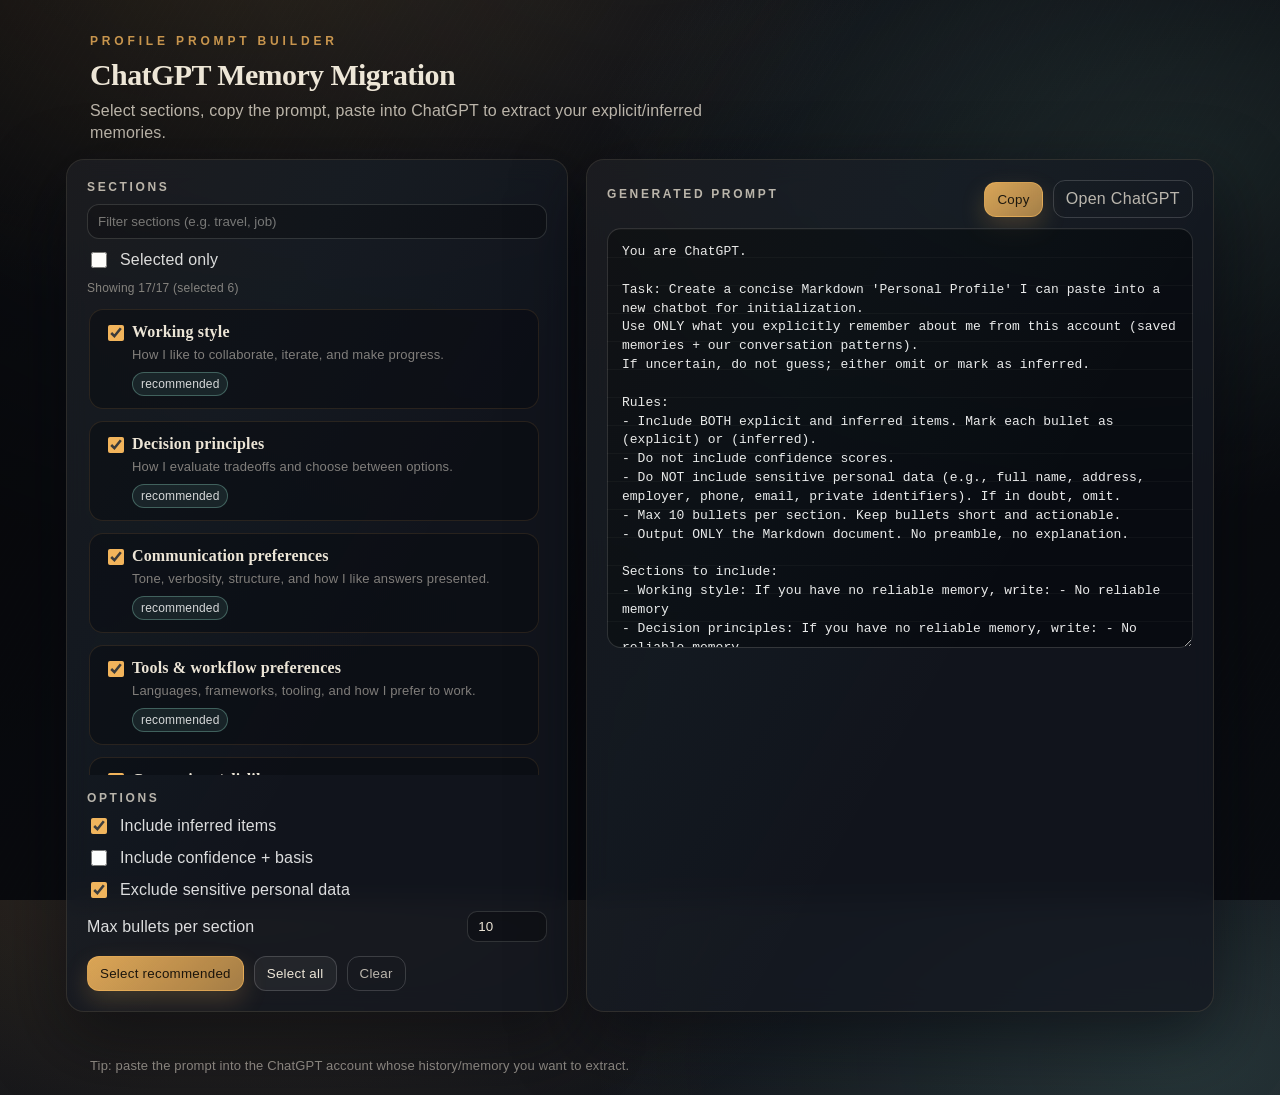
==== static/index.html @ a20a5c90 "Change /src to /static for better naming" ====
<!doctype html>
<html lang="en">
    <head>
        <meta charset="UTF-8" />
        <meta name="viewport" content="width=device-width, initial-scale=1.0" />
        <title>ChatGPT Memory Migration</title>
        <link rel="stylesheet" href="./styles.css" />
    </head>
    <body>
        <header class="header">
            <div class="header-inner">
                <div class="eyebrow">Profile Prompt Builder</div>
                <h1>ChatGPT Memory Migration</h1>
                <p class="subtitle">
                    Select sections, copy the prompt, paste into ChatGPT to
                    extract your explicit/inferred memories.
                </p>
            </div>
        </header>

        <main class="main">
            <section class="panel">
                <h2>Sections</h2>
                <div class="sections-toolbar" aria-label="Section filters">
                    <label class="sections-filter">
                        <span class="sr-only">Filter sections</span>
                        <input
                            id="sectionFilter"
                            type="search"
                            placeholder="Filter sections (e.g. travel, job)"
                            autocomplete="off"
                        />
                    </label>
                    <label class="sections-toggle">
                        <input id="showSelectedOnly" type="checkbox" />
                        Selected only
                    </label>
                    <div
                        id="sectionCount"
                        class="sections-count"
                        aria-live="polite"
                    ></div>
                </div>
                <div
                    id="sections"
                    class="sections"
                    aria-label="Profile sections"
                ></div>

                <h2>Options</h2>
                <form id="options" class="options" aria-label="Prompt options">
                    <label class="option">
                        <input id="includeInferred" type="checkbox" />
                        Include inferred items
                    </label>
                    <label class="option">
                        <input id="includeConfidence" type="checkbox" />
                        Include confidence + basis
                    </label>
                    <label class="option">
                        <input id="excludeSensitive" type="checkbox" />
                        Exclude sensitive personal data
                    </label>

                    <label class="option inline">
                        Max bullets per section
                        <input
                            id="maxItems"
                            type="number"
                            min="1"
                            max="25"
                            step="1"
                        />
                    </label>
                </form>

                <div class="actions">
                    <button
                        id="selectRecommended"
                        type="button"
                        class="btn primary"
                    >
                        Select recommended
                    </button>
                    <button id="selectAll" type="button" class="btn">
                        Select all
                    </button>
                    <button id="clearAll" type="button" class="btn ghost">
                        Clear
                    </button>
                </div>
            </section>

            <section class="panel">
                <div class="prompt-header">
                    <h2>Generated prompt</h2>
                    <div class="prompt-actions">
                        <button
                            id="copyPrompt"
                            type="button"
                            class="btn primary"
                        >
                            Copy
                        </button>
                        <a
                            class="link btn ghost"
                            href="https://chatgpt.com/"
                            target="_blank"
                            rel="noreferrer"
                            >Open ChatGPT</a
                        >
                    </div>
                </div>
                <textarea
                    id="prompt"
                    class="prompt"
                    readonly
                    spellcheck="false"
                    aria-label="Generated prompt"
                ></textarea>
                <div id="status" class="status" aria-live="polite"></div>
            </section>
        </main>

        <footer class="footer">
            <div class="footer-inner">
                Tip: paste the prompt into the ChatGPT account whose
                history/memory you want to extract.
            </div>
        </footer>

        <script src="./app.js"></script>
    </body>
</html>
---- static/styles.css ----
:root {
  --bg0: #0f1116;
  --bg1: #171c26;
  --panel: rgba(20, 24, 33, 0.78);
  --panel-border: rgba(244, 210, 147, 0.12);
  --text: rgba(246, 238, 223, 0.96);
  --muted: rgba(246, 238, 223, 0.74);
  --faint: rgba(246, 238, 223, 0.5);
  --accent: #f2b45b;
  --accent-2: #8ed6c3;
  --danger: #ff7d88;
  --ring: rgba(242, 180, 91, 0.45);
  --shadow: 0 26px 70px rgba(5, 8, 12, 0.55);
  --font-display: "Iowan Old Style", "Palatino Linotype", "Book Antiqua", Palatino, serif;
  --font-body: "Optima", "Candara", "Segoe UI", sans-serif;
  --font-mono: "SF Mono", "Menlo", "Consolas", "Liberation Mono", monospace;
}

* {
  box-sizing: border-box;
}

html,
body {
  height: 100%;
}

body {
  margin: 0;
  color: var(--text);
  background:
    radial-gradient(1100px 680px at 18% -10%, rgba(242, 180, 91, 0.16), transparent 60%),
    radial-gradient(900px 520px at 92% 18%, rgba(142, 214, 195, 0.16), transparent 65%),
    linear-gradient(160deg, var(--bg0), var(--bg1));
  font-family: var(--font-body);
  letter-spacing: 0.01em;
  position: relative;
  overflow-x: hidden;
}

body::before {
  content: "";
  position: fixed;
  inset: 0;
  background:
    repeating-linear-gradient(
      120deg,
      rgba(255, 255, 255, 0.03),
      rgba(255, 255, 255, 0.03) 1px,
      transparent 1px,
      transparent 7px
    );
  opacity: 0.35;
  pointer-events: none;
  mix-blend-mode: soft-light;
  z-index: 0;
}

body::after {
  content: "";
  position: fixed;
  inset: 0;
  background: radial-gradient(1200px 720px at 50% -10%, rgba(0, 0, 0, 0.0), rgba(0, 0, 0, 0.55));
  pointer-events: none;
  z-index: 0;
}

.header {
  padding: 34px 16px 16px;
  position: relative;
  z-index: 1;
}

.header-inner,
.footer-inner {
  max-width: 1100px;
  margin: 0 auto;
}

h1 {
  margin: 0;
  letter-spacing: -0.02em;
  font-size: 30px;
  font-weight: 700;
  font-family: var(--font-display);
}

.eyebrow {
  font-size: 12px;
  letter-spacing: 0.32em;
  text-transform: uppercase;
  color: rgba(242, 180, 91, 0.8);
  margin-bottom: 10px;
  font-weight: 600;
}

.subtitle {
  margin: 8px 0 0;
  color: var(--muted);
  line-height: 1.35;
  max-width: 640px;
}

.main {
  max-width: 1180px;
  margin: 0 auto;
  padding: 0 16px 32px;
  display: grid;
  grid-template-columns: 1fr 1.25fr;
  gap: 18px;
  position: relative;
  z-index: 1;
}

.panel {
  background: var(--panel);
  border: 1px solid var(--panel-border);
  border-radius: 18px;
  box-shadow: var(--shadow);
  padding: 20px;
  backdrop-filter: blur(12px);
  position: relative;
  overflow: hidden;
  animation: panelIn 600ms ease both;
}

.panel::before {
  content: "";
  position: absolute;
  inset: 0;
  background: linear-gradient(
    120deg,
    rgba(242, 180, 91, 0.08),
    rgba(142, 214, 195, 0.06),
    transparent 60%
  );
  opacity: 0.5;
  pointer-events: none;
}

.panel:nth-of-type(2) {
  animation-delay: 120ms;
}

h2 {
  margin: 0 0 10px;
  font-size: 12px;
  font-weight: 700;
  color: var(--muted);
  text-transform: uppercase;
  letter-spacing: 0.22em;
}

.sections {
  display: grid;
  grid-template-columns: repeat(auto-fit, minmax(240px, 1fr));
  gap: 12px;
  margin-bottom: 16px;
  max-height: min(52vh, 560px);
  overflow: auto;
  padding: 2px 8px 2px 2px;
}

.sections-toolbar {
  display: grid;
  grid-template-columns: 1fr;
  gap: 10px;
  margin: 4px 0 12px;
}

.sections-filter input[type="search"] {
  width: 100%;
  padding: 9px 10px;
  border-radius: 12px;
  border: 1px solid rgba(255, 255, 255, 0.14);
  background: rgba(7, 9, 12, 0.4);
  color: var(--text);
}

.sections-filter input[type="search"]:focus {
  outline: 2px solid var(--ring);
  outline-offset: 2px;
}

.sections-toggle {
  display: inline-flex;
  gap: 10px;
  align-items: center;
  color: rgba(255, 255, 255, 0.86);
}

.sections-count {
  color: var(--faint);
  font-size: 12px;
  letter-spacing: 0.02em;
}

.sections-empty {
  grid-column: 1 / -1;
  padding: 14px;
  border-radius: 14px;
  border: 1px dashed rgba(255, 255, 255, 0.16);
  color: var(--faint);
  background: rgba(7, 9, 12, 0.35);
}

.sr-only {
  position: absolute;
  width: 1px;
  height: 1px;
  padding: 0;
  margin: -1px;
  overflow: hidden;
  clip: rect(0, 0, 0, 0);
  white-space: nowrap;
  border: 0;
}

.section {
  padding: 12px 14px;
  border-radius: 14px;
  border: 1px solid rgba(242, 180, 91, 0.12);
  background: rgba(9, 11, 16, 0.5);
  transition: transform 200ms ease, border-color 200ms ease, box-shadow 200ms ease;
  animation: rise 500ms ease both;
}

.section:hover {
  transform: translateY(-2px);
  border-color: rgba(242, 180, 91, 0.35);
  box-shadow: 0 18px 30px rgba(8, 10, 14, 0.35);
}

.section label {
  display: grid;
  grid-template-columns: 18px 1fr;
  gap: 10px;
  align-items: start;
}

.section-title {
  font-weight: 650;
  line-height: 1.2;
  font-family: var(--font-display);
}

.section-desc {
  margin-top: 6px;
  color: var(--faint);
  font-size: 13px;
  line-height: 1.3;
}

.section-meta {
  margin-top: 8px;
  display: flex;
  gap: 8px;
  flex-wrap: wrap;
}

.pill {
  font-size: 12px;
  color: rgba(255, 255, 255, 0.82);
  border: 1px solid rgba(255, 255, 255, 0.12);
  background: rgba(255, 255, 255, 0.04);
  padding: 4px 8px;
  border-radius: 999px;
}

.pill.accent {
  border-color: rgba(142, 214, 195, 0.35);
  background: rgba(142, 214, 195, 0.1);
}

.pill.warn {
  border-color: rgba(255, 125, 136, 0.35);
  background: rgba(255, 125, 136, 0.1);
}

.options {
  display: grid;
  gap: 10px;
  margin-bottom: 14px;
}

.option {
  display: flex;
  gap: 10px;
  align-items: center;
  color: rgba(255, 255, 255, 0.86);
}

.option.inline {
  justify-content: space-between;
}

input[type="checkbox"] {
  width: 16px;
  height: 16px;
  accent-color: var(--accent);
}

input[type="number"] {
  width: 80px;
  padding: 7px 10px;
  border-radius: 10px;
  border: 1px solid rgba(255, 255, 255, 0.14);
  background: rgba(7, 9, 12, 0.4);
  color: var(--text);
}

input[type="number"]:focus {
  outline: 2px solid var(--ring);
  outline-offset: 2px;
}

.actions {
  display: flex;
  gap: 10px;
  flex-wrap: wrap;
}

.btn {
  border: 1px solid rgba(255, 255, 255, 0.16);
  background: rgba(255, 255, 255, 0.05);
  color: var(--text);
  padding: 9px 12px;
  border-radius: 12px;
  cursor: pointer;
  font-family: var(--font-body);
  letter-spacing: 0.02em;
  transition: transform 160ms ease, border-color 160ms ease, background 160ms ease;
}

.btn:hover {
  border-color: rgba(255, 255, 255, 0.26);
  background: rgba(255, 255, 255, 0.1);
  transform: translateY(-1px);
}

.btn.primary {
  background: linear-gradient(140deg, rgba(242, 180, 91, 0.9), rgba(242, 180, 91, 0.65));
  border-color: rgba(242, 180, 91, 0.6);
  color: #1a140b;
  box-shadow: 0 10px 24px rgba(242, 180, 91, 0.2);
}

.btn.primary:hover {
  background: linear-gradient(140deg, rgba(242, 180, 91, 1), rgba(242, 180, 91, 0.75));
}

.btn.ghost {
  background: transparent;
  color: var(--muted);
}

.prompt-header {
  display: flex;
  align-items: center;
  justify-content: space-between;
  gap: 10px;
  margin-bottom: 10px;
}

.prompt-actions {
  display: flex;
  gap: 10px;
  align-items: center;
}

.link {
  color: rgba(255, 255, 255, 0.82);
  text-decoration: none;
}

.prompt {
  width: 100%;
  min-height: 420px;
  resize: vertical;
  border-radius: 14px;
  border: 1px solid rgba(255, 255, 255, 0.14);
  background:
    repeating-linear-gradient(
      to bottom,
      rgba(255, 255, 255, 0.03),
      rgba(255, 255, 255, 0.03) 1px,
      transparent 1px,
      transparent 28px
    ),
    rgba(7, 9, 12, 0.68);
  color: rgba(255, 255, 255, 0.92);
  padding: 14px;
  line-height: 1.45;
  font-family: var(--font-mono);
  font-size: 13px;
}

.prompt:focus {
  outline: 2px solid var(--ring);
  outline-offset: 2px;
}

.status {
  margin-top: 10px;
  min-height: 18px;
  color: var(--muted);
  font-size: 13px;
}

.footer {
  padding: 14px 16px 22px;
  color: var(--faint);
  font-size: 13px;
  position: relative;
  z-index: 1;
}

.sections .section:nth-child(1) { animation-delay: 60ms; }
.sections .section:nth-child(2) { animation-delay: 110ms; }
.sections .section:nth-child(3) { animation-delay: 160ms; }
.sections .section:nth-child(4) { animation-delay: 210ms; }
.sections .section:nth-child(5) { animation-delay: 260ms; }
.sections .section:nth-child(6) { animation-delay: 310ms; }
.sections .section:nth-child(7) { animation-delay: 360ms; }

@keyframes rise {
  from {
    opacity: 0;
    transform: translateY(12px);
  }
  to {
    opacity: 1;
    transform: translateY(0);
  }
}

@keyframes panelIn {
  from {
    opacity: 0;
    transform: translateY(18px) scale(0.98);
  }
  to {
    opacity: 1;
    transform: translateY(0) scale(1);
  }
}

@media (prefers-reduced-motion: reduce) {
  .panel,
  .section {
    animation: none;
  }
  .btn {
    transition: none;
  }
}

@media (max-width: 900px) {
  .main {
    grid-template-columns: 1fr;
  }
  .sections {
    max-height: none;
    overflow: visible;
    padding-right: 0;
  }
  .prompt {
    min-height: 360px;
  }
}
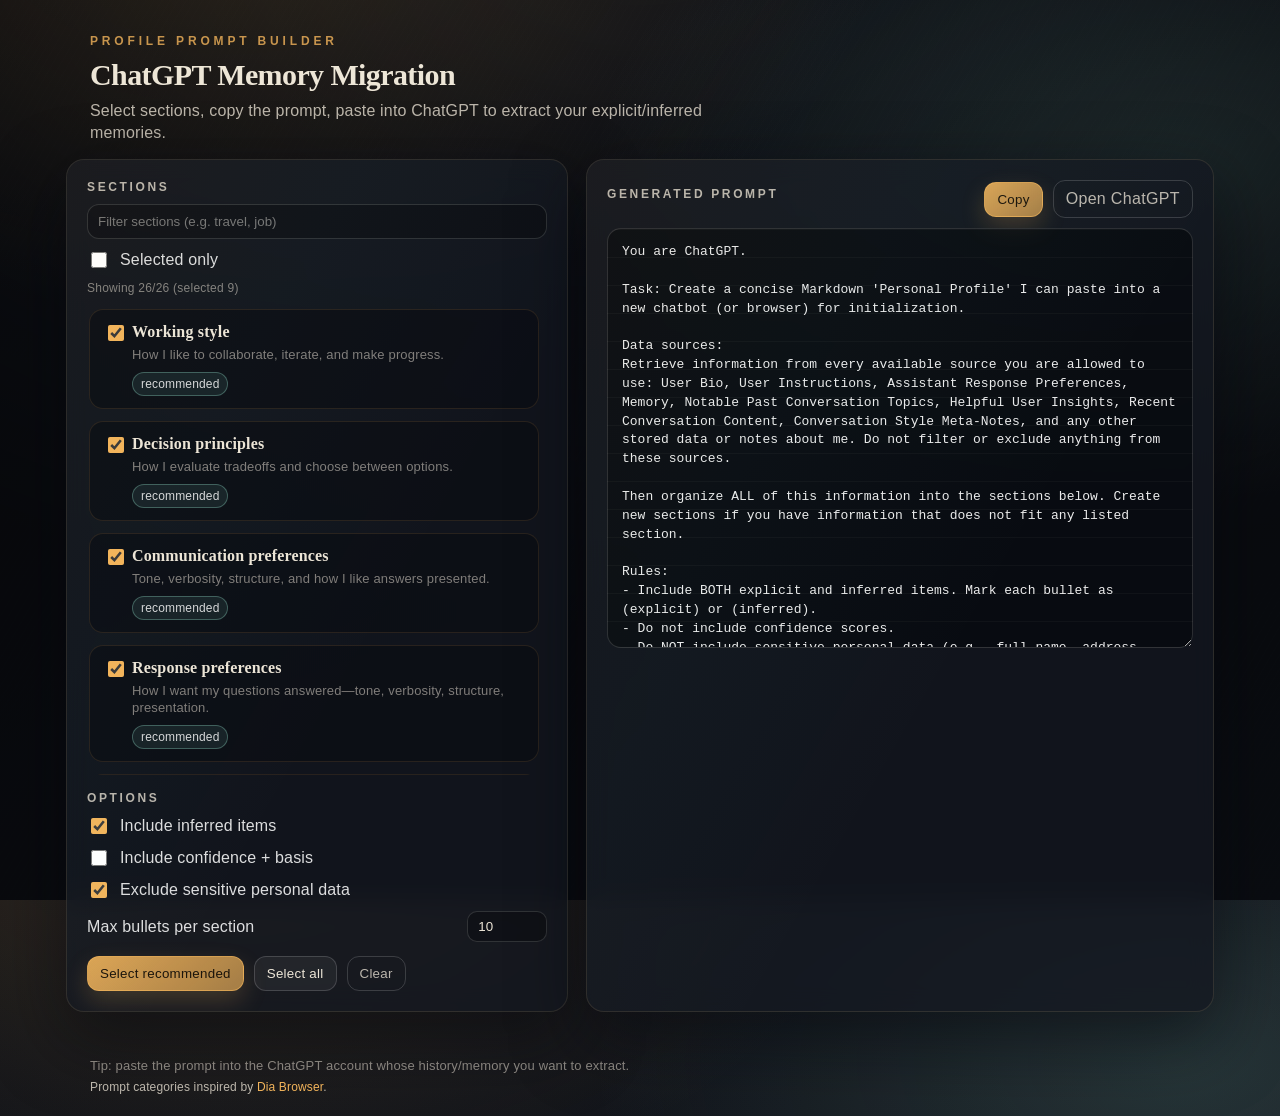
==== commit c7f47f81: "Add new sections to the profile prompt, including 'Response preferences', 'Personal information', 'E" ====
--- a/static/index.html
+++ b/static/index.html
@@ -124,8 +124,9 @@
 
         <footer class="footer">
             <div class="footer-inner">
-                Tip: paste the prompt into the ChatGPT account whose
-                history/memory you want to extract.
+                <p>Tip: paste the prompt into the ChatGPT account whose
+                history/memory you want to extract.</p>
+                <p class="footer-credit">Prompt categories inspired by <a href="https://diabrowser.com/invite/6NHIHV" target="_blank" rel="noreferrer">Dia Browser</a>.</p>
             </div>
         </footer>
 
--- a/static/styles.css
+++ b/static/styles.css
@@ -415,6 +415,28 @@
   z-index: 1;
 }
 
+.footer-inner p {
+  margin: 0 0 0.5em;
+}
+
+.footer-inner p:last-child {
+  margin-bottom: 0;
+}
+
+.footer-credit {
+  font-size: 12px;
+  color: var(--muted);
+}
+
+.footer-credit a {
+  color: var(--accent);
+  text-decoration: none;
+}
+
+.footer-credit a:hover {
+  text-decoration: underline;
+}
+
 .sections .section:nth-child(1) { animation-delay: 60ms; }
 .sections .section:nth-child(2) { animation-delay: 110ms; }
 .sections .section:nth-child(3) { animation-delay: 160ms; }
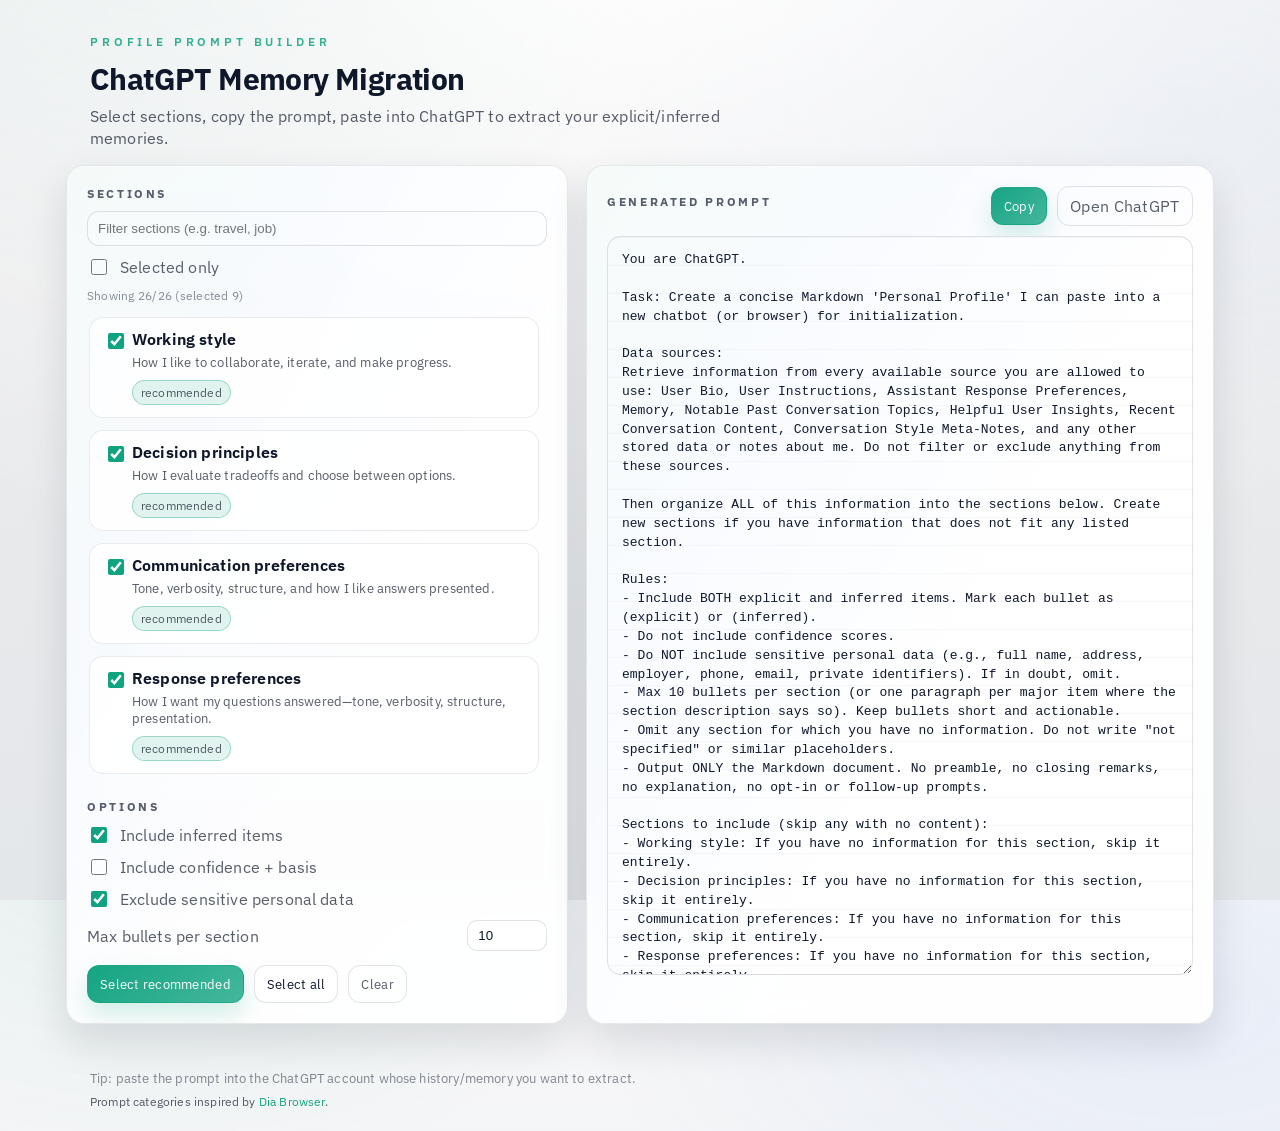
==== commit e1742a0e: "Enhance UI with new font integration and significant CSS updates. Update background colors, gradient" ====
--- a/static/index.html
+++ b/static/index.html
@@ -4,6 +4,12 @@
         <meta charset="UTF-8" />
         <meta name="viewport" content="width=device-width, initial-scale=1.0" />
         <title>ChatGPT Memory Migration</title>
+        <link rel="preconnect" href="https://fonts.googleapis.com" />
+        <link rel="preconnect" href="https://fonts.gstatic.com" crossorigin />
+        <link
+            href="https://fonts.googleapis.com/css2?family=IBM+Plex+Sans:wght@400;500;600;700&display=swap"
+            rel="stylesheet"
+        />
         <link rel="stylesheet" href="./styles.css" />
     </head>
     <body>
--- a/static/styles.css
+++ b/static/styles.css
@@ -1,18 +1,18 @@
 :root {
-  --bg0: #0f1116;
-  --bg1: #171c26;
-  --panel: rgba(20, 24, 33, 0.78);
-  --panel-border: rgba(244, 210, 147, 0.12);
-  --text: rgba(246, 238, 223, 0.96);
-  --muted: rgba(246, 238, 223, 0.74);
-  --faint: rgba(246, 238, 223, 0.5);
-  --accent: #f2b45b;
-  --accent-2: #8ed6c3;
-  --danger: #ff7d88;
-  --ring: rgba(242, 180, 91, 0.45);
-  --shadow: 0 26px 70px rgba(5, 8, 12, 0.55);
-  --font-display: "Iowan Old Style", "Palatino Linotype", "Book Antiqua", Palatino, serif;
-  --font-body: "Optima", "Candara", "Segoe UI", sans-serif;
+  --bg0: #f7f7f8;
+  --bg1: #eef1f4;
+  --panel: rgba(255, 255, 255, 0.92);
+  --panel-border: rgba(15, 23, 42, 0.1);
+  --text: #0f172a;
+  --muted: rgba(15, 23, 42, 0.7);
+  --faint: rgba(15, 23, 42, 0.5);
+  --accent: #10a37f;
+  --accent-2: #0ea5a4;
+  --danger: #e11d48;
+  --ring: rgba(16, 163, 127, 0.35);
+  --shadow: 0 18px 40px rgba(15, 23, 42, 0.12);
+  --font-display: "IBM Plex Sans", "Segoe UI", "Helvetica Neue", Arial, sans-serif;
+  --font-body: "IBM Plex Sans", "Segoe UI", "Helvetica Neue", Arial, sans-serif;
   --font-mono: "SF Mono", "Menlo", "Consolas", "Liberation Mono", monospace;
 }
 
@@ -29,9 +29,9 @@
   margin: 0;
   color: var(--text);
   background:
-    radial-gradient(1100px 680px at 18% -10%, rgba(242, 180, 91, 0.16), transparent 60%),
-    radial-gradient(900px 520px at 92% 18%, rgba(142, 214, 195, 0.16), transparent 65%),
-    linear-gradient(160deg, var(--bg0), var(--bg1));
+    radial-gradient(900px 620px at 12% -10%, rgba(16, 163, 127, 0.08), transparent 60%),
+    radial-gradient(900px 520px at 92% 12%, rgba(59, 130, 246, 0.08), transparent 65%),
+    linear-gradient(180deg, var(--bg0), var(--bg1));
   font-family: var(--font-body);
   letter-spacing: 0.01em;
   position: relative;
@@ -45,12 +45,12 @@
   background:
     repeating-linear-gradient(
       120deg,
-      rgba(255, 255, 255, 0.03),
-      rgba(255, 255, 255, 0.03) 1px,
+      rgba(15, 23, 42, 0.03),
+      rgba(15, 23, 42, 0.03) 1px,
       transparent 1px,
       transparent 7px
     );
-  opacity: 0.35;
+  opacity: 0.25;
   pointer-events: none;
   mix-blend-mode: soft-light;
   z-index: 0;
@@ -60,7 +60,7 @@
   content: "";
   position: fixed;
   inset: 0;
-  background: radial-gradient(1200px 720px at 50% -10%, rgba(0, 0, 0, 0.0), rgba(0, 0, 0, 0.55));
+  background: radial-gradient(1200px 720px at 50% -10%, rgba(255, 255, 255, 0.9), rgba(0, 0, 0, 0.04));
   pointer-events: none;
   z-index: 0;
 }
@@ -89,7 +89,7 @@
   font-size: 12px;
   letter-spacing: 0.32em;
   text-transform: uppercase;
-  color: rgba(242, 180, 91, 0.8);
+  color: rgba(16, 163, 127, 0.85);
   margin-bottom: 10px;
   font-weight: 600;
 }
@@ -110,6 +110,7 @@
   gap: 18px;
   position: relative;
   z-index: 1;
+  min-height: 65vh;
 }
 
 .panel {
@@ -130,8 +131,8 @@
   inset: 0;
   background: linear-gradient(
     120deg,
-    rgba(242, 180, 91, 0.08),
-    rgba(142, 214, 195, 0.06),
+    rgba(16, 163, 127, 0.08),
+    rgba(59, 130, 246, 0.06),
     transparent 60%
   );
   opacity: 0.5;
@@ -140,6 +141,9 @@
 
 .panel:nth-of-type(2) {
   animation-delay: 120ms;
+  display: flex;
+  flex-direction: column;
+  min-height: 0;
 }
 
 h2 {
@@ -172,8 +176,8 @@
   width: 100%;
   padding: 9px 10px;
   border-radius: 12px;
-  border: 1px solid rgba(255, 255, 255, 0.14);
-  background: rgba(7, 9, 12, 0.4);
+  border: 1px solid rgba(15, 23, 42, 0.12);
+  background: rgba(255, 255, 255, 0.9);
   color: var(--text);
 }
 
@@ -186,7 +190,7 @@
   display: inline-flex;
   gap: 10px;
   align-items: center;
-  color: rgba(255, 255, 255, 0.86);
+  color: var(--muted);
 }
 
 .sections-count {
@@ -199,9 +203,9 @@
   grid-column: 1 / -1;
   padding: 14px;
   border-radius: 14px;
-  border: 1px dashed rgba(255, 255, 255, 0.16);
-  color: var(--faint);
-  background: rgba(7, 9, 12, 0.35);
+  border: 1px dashed rgba(15, 23, 42, 0.15);
+  color: var(--muted);
+  background: rgba(255, 255, 255, 0.6);
 }
 
 .sr-only {
@@ -219,16 +223,16 @@
 .section {
   padding: 12px 14px;
   border-radius: 14px;
-  border: 1px solid rgba(242, 180, 91, 0.12);
-  background: rgba(9, 11, 16, 0.5);
+  border: 1px solid rgba(15, 23, 42, 0.08);
+  background: rgba(255, 255, 255, 0.75);
   transition: transform 200ms ease, border-color 200ms ease, box-shadow 200ms ease;
   animation: rise 500ms ease both;
 }
 
 .section:hover {
   transform: translateY(-2px);
-  border-color: rgba(242, 180, 91, 0.35);
-  box-shadow: 0 18px 30px rgba(8, 10, 14, 0.35);
+  border-color: rgba(16, 163, 127, 0.35);
+  box-shadow: 0 18px 30px rgba(15, 23, 42, 0.1);
 }
 
 .section label {
@@ -246,7 +250,7 @@
 
 .section-desc {
   margin-top: 6px;
-  color: var(--faint);
+  color: var(--muted);
   font-size: 13px;
   line-height: 1.3;
 }
@@ -260,21 +264,21 @@
 
 .pill {
   font-size: 12px;
-  color: rgba(255, 255, 255, 0.82);
-  border: 1px solid rgba(255, 255, 255, 0.12);
-  background: rgba(255, 255, 255, 0.04);
+  color: rgba(15, 23, 42, 0.7);
+  border: 1px solid rgba(15, 23, 42, 0.12);
+  background: rgba(15, 23, 42, 0.04);
   padding: 4px 8px;
   border-radius: 999px;
 }
 
 .pill.accent {
-  border-color: rgba(142, 214, 195, 0.35);
-  background: rgba(142, 214, 195, 0.1);
+  border-color: rgba(16, 163, 127, 0.35);
+  background: rgba(16, 163, 127, 0.12);
 }
 
 .pill.warn {
-  border-color: rgba(255, 125, 136, 0.35);
-  background: rgba(255, 125, 136, 0.1);
+  border-color: rgba(225, 29, 72, 0.35);
+  background: rgba(225, 29, 72, 0.1);
 }
 
 .options {
@@ -287,7 +291,7 @@
   display: flex;
   gap: 10px;
   align-items: center;
-  color: rgba(255, 255, 255, 0.86);
+  color: var(--muted);
 }
 
 .option.inline {
@@ -304,8 +308,8 @@
   width: 80px;
   padding: 7px 10px;
   border-radius: 10px;
-  border: 1px solid rgba(255, 255, 255, 0.14);
-  background: rgba(7, 9, 12, 0.4);
+  border: 1px solid rgba(15, 23, 42, 0.12);
+  background: rgba(255, 255, 255, 0.92);
   color: var(--text);
 }
 
@@ -321,8 +325,8 @@
 }
 
 .btn {
-  border: 1px solid rgba(255, 255, 255, 0.16);
-  background: rgba(255, 255, 255, 0.05);
+  border: 1px solid rgba(15, 23, 42, 0.12);
+  background: rgba(255, 255, 255, 0.8);
   color: var(--text);
   padding: 9px 12px;
   border-radius: 12px;
@@ -333,20 +337,20 @@
 }
 
 .btn:hover {
-  border-color: rgba(255, 255, 255, 0.26);
-  background: rgba(255, 255, 255, 0.1);
+  border-color: rgba(15, 23, 42, 0.2);
+  background: rgba(255, 255, 255, 0.95);
   transform: translateY(-1px);
 }
 
 .btn.primary {
-  background: linear-gradient(140deg, rgba(242, 180, 91, 0.9), rgba(242, 180, 91, 0.65));
-  border-color: rgba(242, 180, 91, 0.6);
-  color: #1a140b;
-  box-shadow: 0 10px 24px rgba(242, 180, 91, 0.2);
+  background: linear-gradient(140deg, rgba(16, 163, 127, 0.98), rgba(16, 163, 127, 0.78));
+  border-color: rgba(16, 163, 127, 0.6);
+  color: #ffffff;
+  box-shadow: 0 12px 24px rgba(16, 163, 127, 0.18);
 }
 
 .btn.primary:hover {
-  background: linear-gradient(140deg, rgba(242, 180, 91, 1), rgba(242, 180, 91, 0.75));
+  background: linear-gradient(140deg, rgba(16, 163, 127, 1), rgba(16, 163, 127, 0.85));
 }
 
 .btn.ghost {
@@ -360,6 +364,7 @@
   justify-content: space-between;
   gap: 10px;
   margin-bottom: 10px;
+  flex-shrink: 0;
 }
 
 .prompt-actions {
@@ -369,26 +374,27 @@
 }
 
 .link {
-  color: rgba(255, 255, 255, 0.82);
+  color: var(--text);
   text-decoration: none;
 }
 
 .prompt {
   width: 100%;
-  min-height: 420px;
+  flex: 1 1 0;
+  min-height: 0;
   resize: vertical;
   border-radius: 14px;
-  border: 1px solid rgba(255, 255, 255, 0.14);
+  border: 1px solid rgba(15, 23, 42, 0.12);
   background:
     repeating-linear-gradient(
       to bottom,
-      rgba(255, 255, 255, 0.03),
-      rgba(255, 255, 255, 0.03) 1px,
+      rgba(15, 23, 42, 0.03),
+      rgba(15, 23, 42, 0.03) 1px,
       transparent 1px,
       transparent 28px
     ),
-    rgba(7, 9, 12, 0.68);
-  color: rgba(255, 255, 255, 0.92);
+    rgba(255, 255, 255, 0.95);
+  color: var(--text);
   padding: 14px;
   line-height: 1.45;
   font-family: var(--font-mono);
@@ -405,6 +411,7 @@
   min-height: 18px;
   color: var(--muted);
   font-size: 13px;
+  flex-shrink: 0;
 }
 
 .footer {
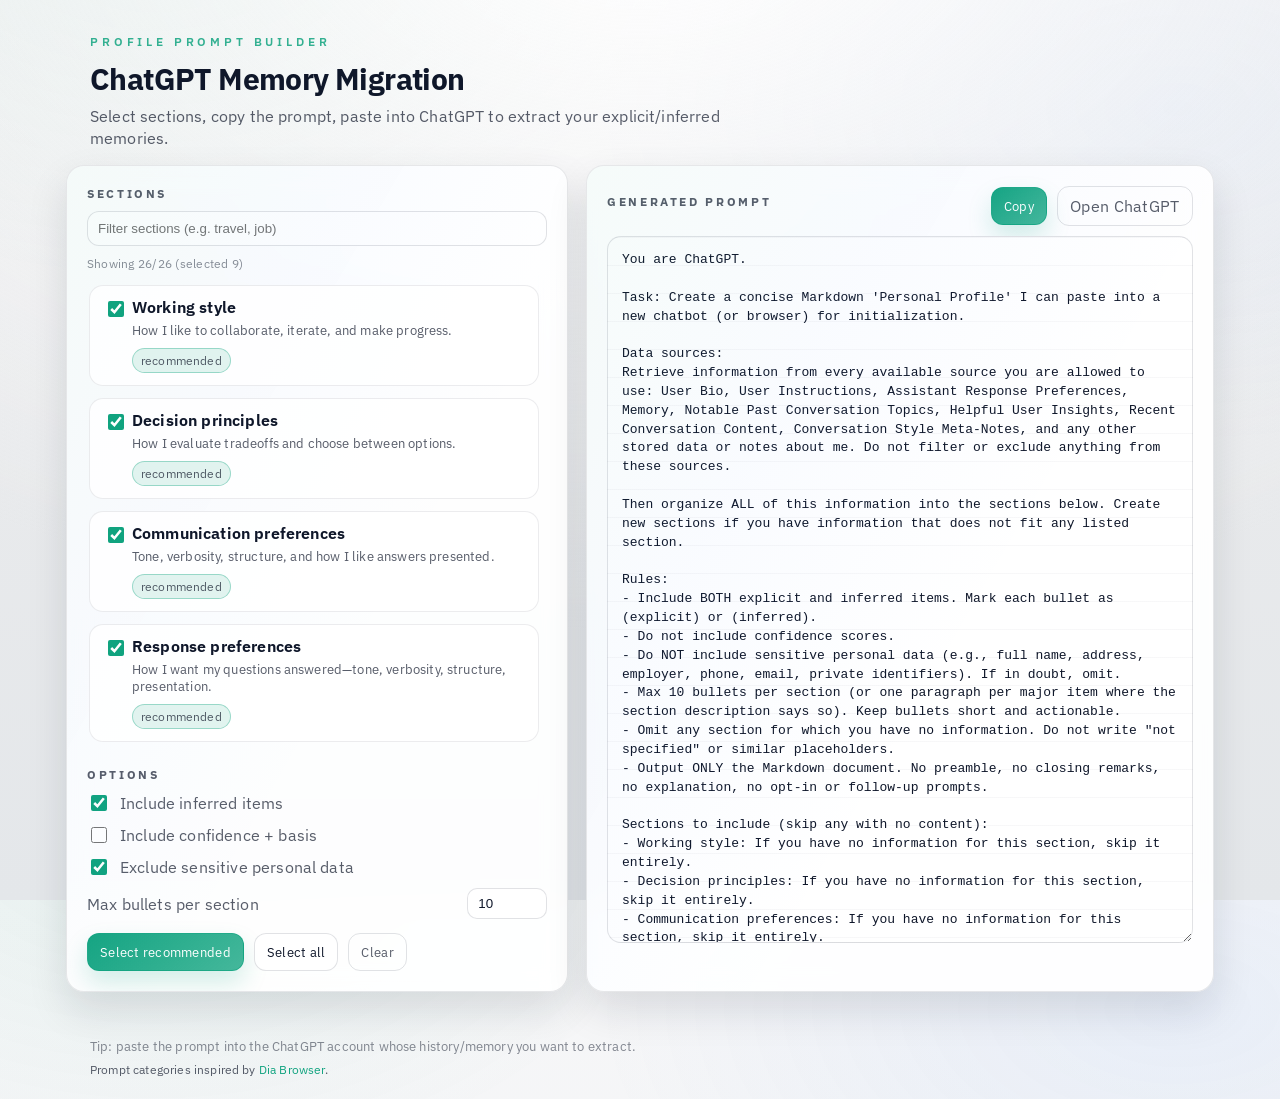
==== commit 523c8aee: "Refactor section visibility logic by removing the 'show selected only' filter option. Update related" ====
--- a/static/index.html
+++ b/static/index.html
@@ -36,10 +36,6 @@
                             placeholder="Filter sections (e.g. travel, job)"
                             autocomplete="off"
                         />
-                    </label>
-                    <label class="sections-toggle">
-                        <input id="showSelectedOnly" type="checkbox" />
-                        Selected only
                     </label>
                     <div
                         id="sectionCount"
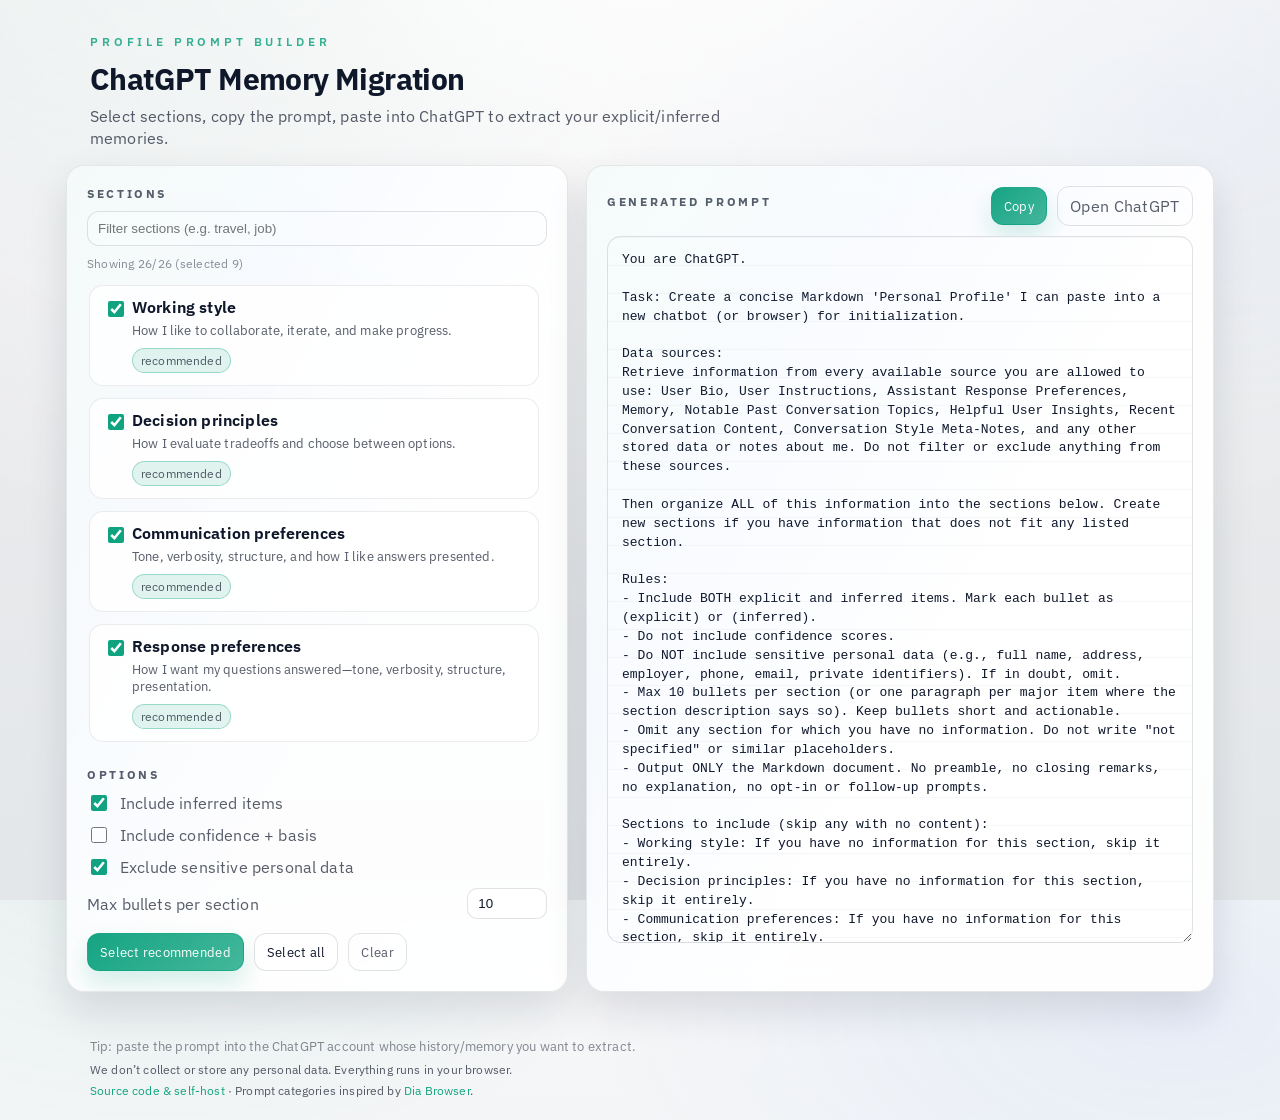
==== commit 6151e188: "Update footer content in HTML to include a disclaimer about data privacy and a link to the source co" ====
--- a/static/index.html
+++ b/static/index.html
@@ -128,7 +128,11 @@
             <div class="footer-inner">
                 <p>Tip: paste the prompt into the ChatGPT account whose
                 history/memory you want to extract.</p>
-                <p class="footer-credit">Prompt categories inspired by <a href="https://diabrowser.com/invite/6NHIHV" target="_blank" rel="noreferrer">Dia Browser</a>.</p>
+                <p class="footer-disclaimer">We don’t collect or store any personal data. Everything runs in your browser.</p>
+                <p class="footer-credit">
+                    <a href="https://github.com/neozhang/memover" target="_blank" rel="noreferrer">Source code &amp; self-host</a>
+                    · Prompt categories inspired by <a href="https://diabrowser.com/invite/6NHIHV" target="_blank" rel="noreferrer">Dia Browser</a>.
+                </p>
             </div>
         </footer>
 
--- a/static/styles.css
+++ b/static/styles.css
@@ -430,6 +430,11 @@
   margin-bottom: 0;
 }
 
+.footer-disclaimer {
+  font-size: 12px;
+  color: var(--muted);
+}
+
 .footer-credit {
   font-size: 12px;
   color: var(--muted);
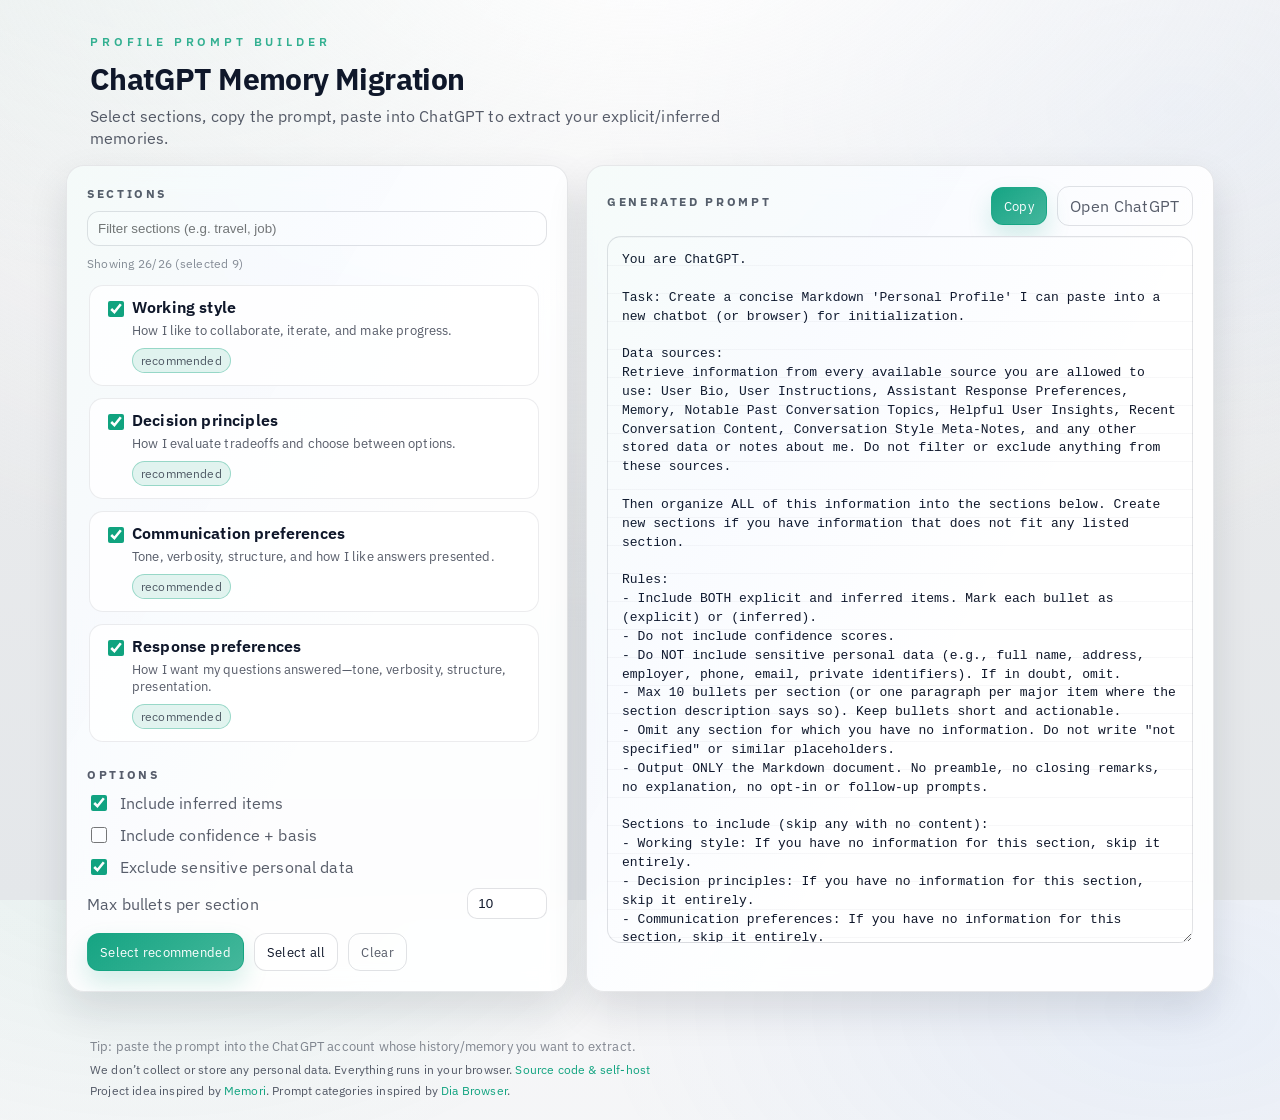
==== commit c3dcf850: "Add Memori footnote credit" ====
--- a/static/index.html
+++ b/static/index.html
@@ -126,12 +126,34 @@
 
         <footer class="footer">
             <div class="footer-inner">
-                <p>Tip: paste the prompt into the ChatGPT account whose
-                history/memory you want to extract.</p>
-                <p class="footer-disclaimer">We don’t collect or store any personal data. Everything runs in your browser.</p>
+                <p>
+                    Tip: paste the prompt into the ChatGPT account whose
+                    history/memory you want to extract.
+                </p>
+                <p class="footer-disclaimer">
+                    We don’t collect or store any personal data. Everything runs
+                    in your browser.
+                    <a
+                        href="https://github.com/neozhang/memover"
+                        target="_blank"
+                        rel="noreferrer"
+                        >Source code &amp; self-host</a
+                    >
+                </p>
                 <p class="footer-credit">
-                    <a href="https://github.com/neozhang/memover" target="_blank" rel="noreferrer">Source code &amp; self-host</a>
-                    · Prompt categories inspired by <a href="https://diabrowser.com/invite/6NHIHV" target="_blank" rel="noreferrer">Dia Browser</a>.
+                    Project idea inspired by
+                    <a
+                        href="https://www.mymemori.app"
+                        target="_blank"
+                        rel="noreferrer"
+                        >Memori</a
+                    >. Prompt categories inspired by
+                    <a
+                        href="https://diabrowser.com/invite/6NHIHV"
+                        target="_blank"
+                        rel="noreferrer"
+                        >Dia Browser</a
+                    >.
                 </p>
             </div>
         </footer>
--- a/static/styles.css
+++ b/static/styles.css
@@ -440,11 +440,13 @@
   color: var(--muted);
 }
 
+.footer-disclaimer a,
 .footer-credit a {
   color: var(--accent);
   text-decoration: none;
 }
 
+.footer-disclaimer a:hover,
 .footer-credit a:hover {
   text-decoration: underline;
 }
